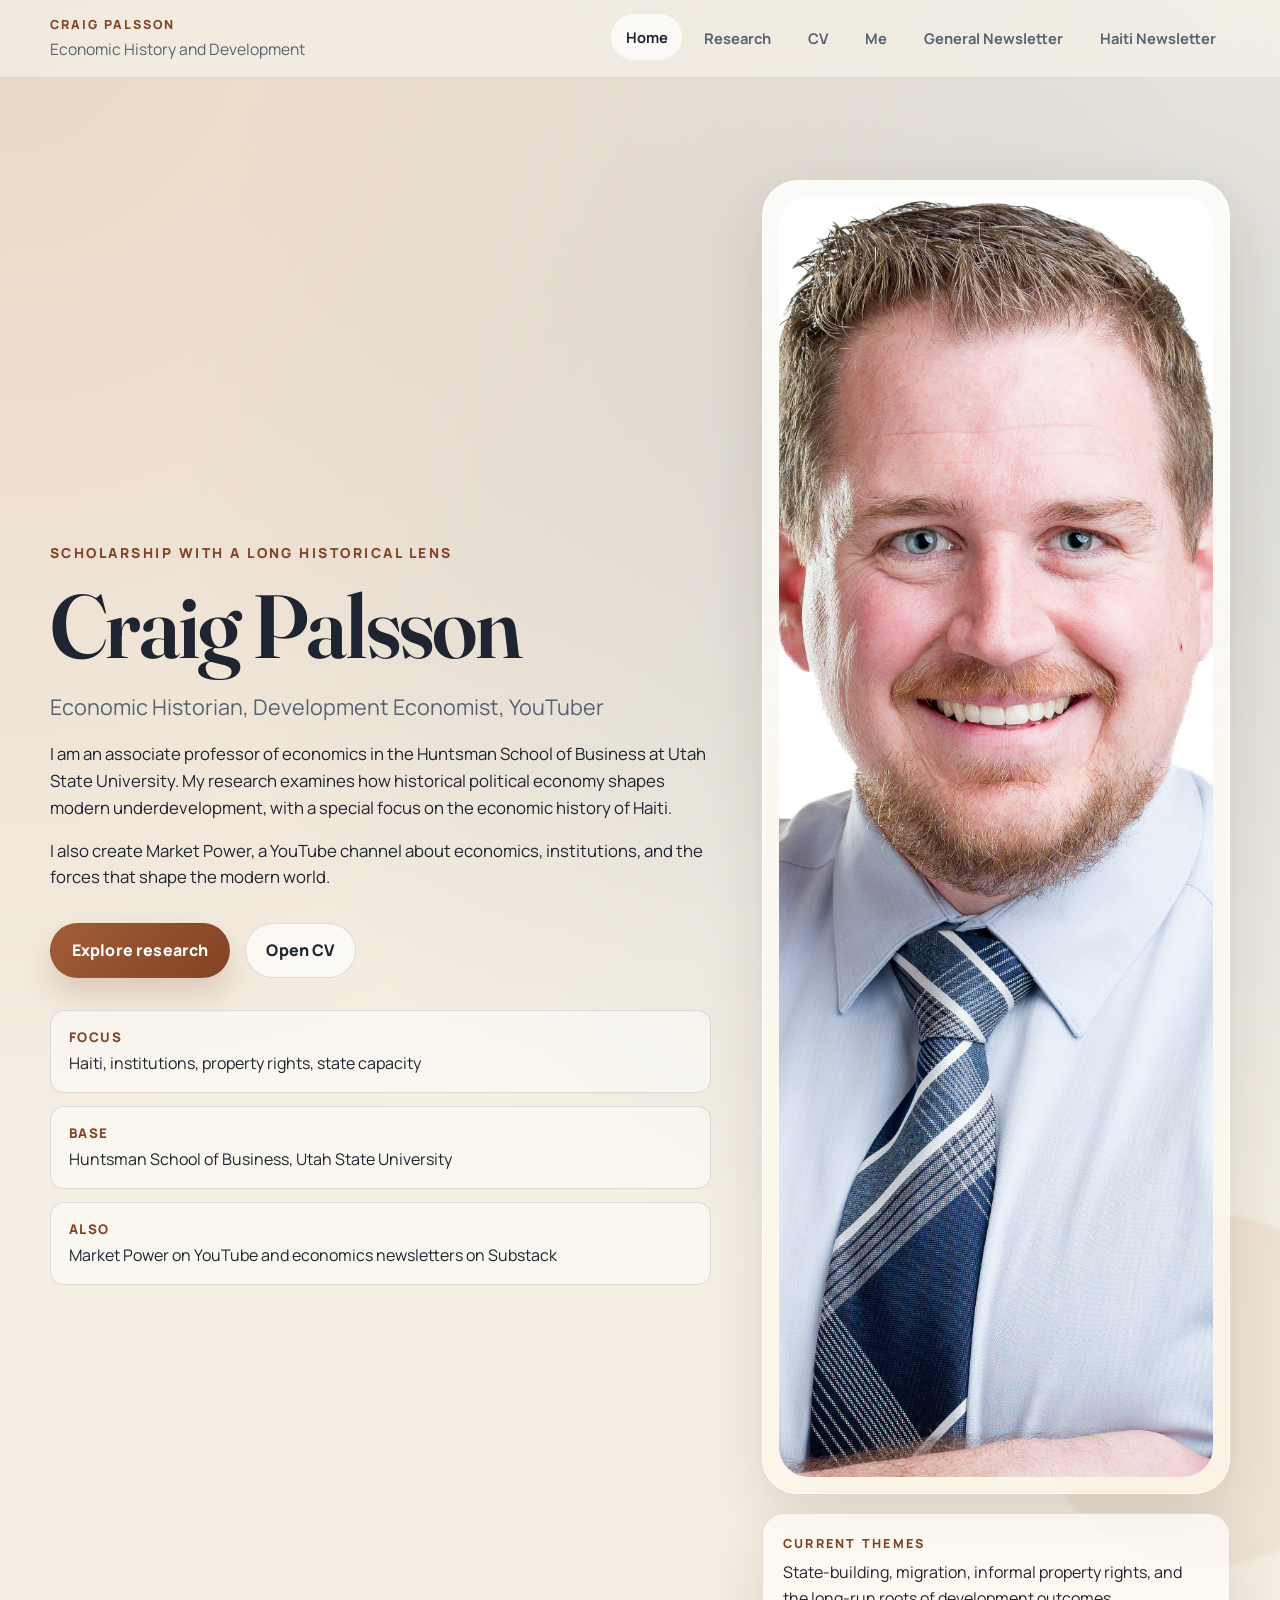
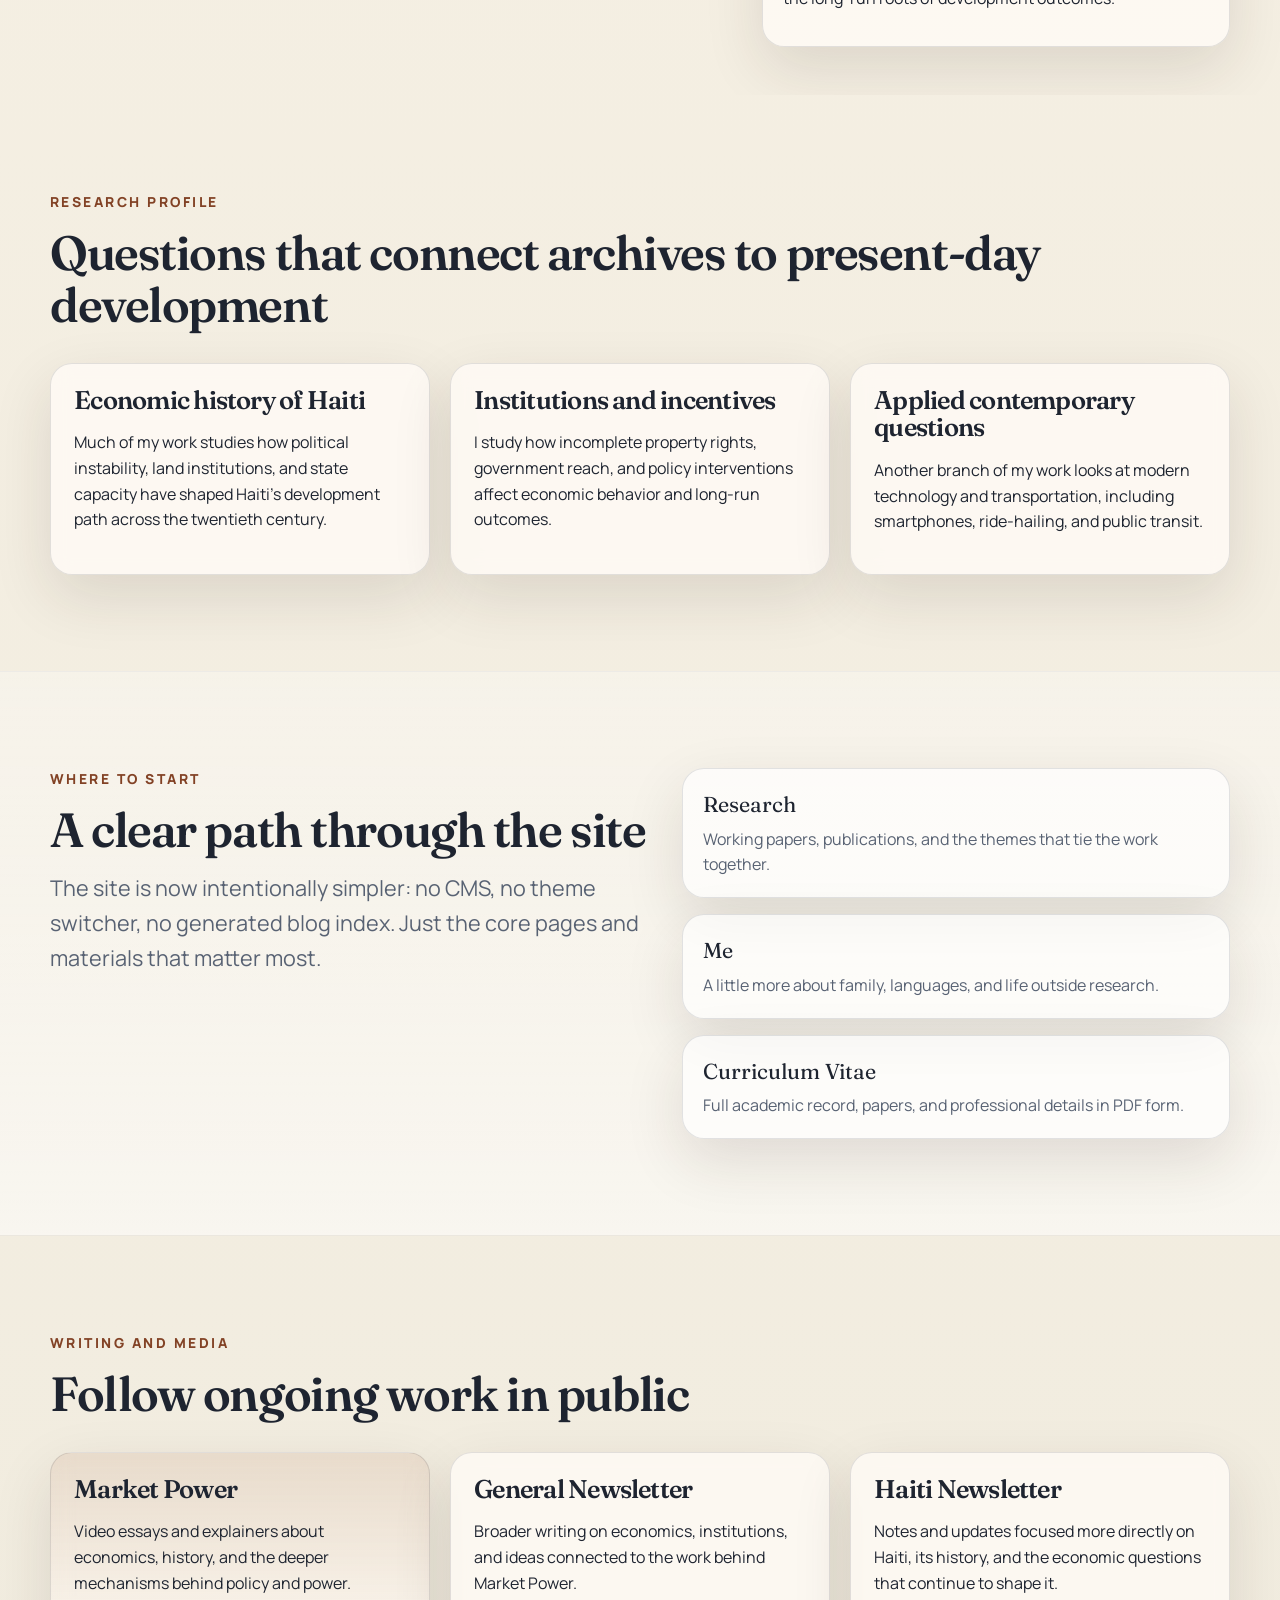
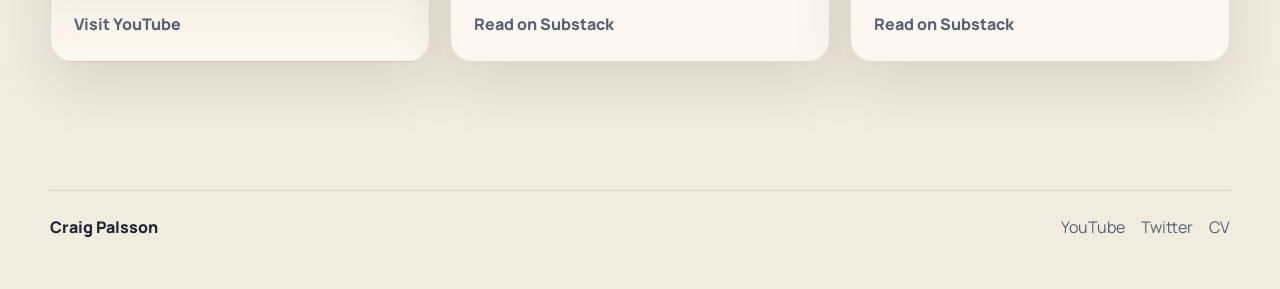
==== index.html @ b9187516 "Added files" ====
<!DOCTYPE html>
<html lang="en" data-page="home">
  <head>
    <meta charset="utf-8">
    <meta name="viewport" content="width=device-width, initial-scale=1">
    <title>Craig Palsson | Economic Historian and Development Economist</title>
    <meta
      name="description"
      content="Craig Palsson is an economic historian and development economist at Utah State University whose research focuses on Haiti, state capacity, property rights, and political economy."
    >
    <meta property="og:title" content="Craig Palsson">
    <meta
      property="og:description"
      content="Economic historian, development economist, and creator of Market Power."
    >
    <meta property="og:type" content="website">
    <meta property="og:url" content="https://www.craigpalsson.com/">
    <meta property="og:image" content="https://www.craigpalsson.com/assets/award-2023-headshot-med.jpg">
    <meta name="twitter:card" content="summary_large_image">
    <meta name="twitter:site" content="@marketpoweryt">
    <meta name="twitter:title" content="Craig Palsson">
    <meta
      name="twitter:description"
      content="Economic historian, development economist, and creator of Market Power."
    >
    <link rel="preconnect" href="https://fonts.googleapis.com">
    <link rel="preconnect" href="https://fonts.gstatic.com" crossorigin>
    <link
      href="https://fonts.googleapis.com/css2?family=Fraunces:opsz,wght@9..144,500;9..144,600;9..144,700&family=Manrope:wght@400;500;600;700;800&display=swap"
      rel="stylesheet"
    >
    <link rel="stylesheet" href="styles.css">
    <script src="site.js" defer></script>
  </head>
  <body>
    <div class="page-shell">
      <header class="site-header">
        <div class="container header-inner">
          <a class="site-mark" href="./" aria-label="Craig Palsson home">
            <span class="site-mark__eyebrow">Craig Palsson</span>
            <span class="site-mark__title">Economic History and Development</span>
          </a>
          <button class="nav-toggle" type="button" aria-expanded="false" aria-controls="site-nav">
            <span class="nav-toggle__line"></span>
            <span class="nav-toggle__line"></span>
            <span class="nav-toggle__line"></span>
            <span class="sr-only">Toggle navigation</span>
          </button>
          <nav class="site-nav" id="site-nav" aria-label="Primary">
            <a href="./" data-nav="home">Home</a>
            <a href="research/" data-nav="research">Research</a>
            <a href="assets/Craig_Palsson_CV.pdf">CV</a>
            <a href="me/" data-nav="me">Me</a>
            <a href="https://marketpower.substack.com/">General Newsletter</a>
            <a href="https://vodoueconomics.substack.com/">Haiti Newsletter</a>
          </nav>
        </div>
      </header>

      <main>
        <section class="hero">
          <div class="container hero-grid">
            <div class="hero-copy">
              <p class="eyebrow">Scholarship with a long historical lens</p>
              <h1>Craig Palsson</h1>
              <p class="hero-tagline">Economic Historian, Development Economist, YouTuber</p>
              <p class="hero-intro">
                I am an associate professor of economics in the Huntsman School of Business at Utah State
                University. My research examines how historical political economy shapes modern
                underdevelopment, with a special focus on the economic history of Haiti.
              </p>
              <p class="hero-intro">
                I also create <a href="https://www.youtube.com/MarketPowerYT">Market Power</a>, a YouTube
                channel about economics, institutions, and the forces that shape the modern world.
              </p>
              <div class="hero-actions">
                <a class="button button--primary" href="research/">Explore research</a>
                <a class="button button--ghost" href="assets/Craig_Palsson_CV.pdf">Open CV</a>
              </div>
              <ul class="signal-list" aria-label="Quick links">
                <li><span>Focus</span> Haiti, institutions, property rights, state capacity</li>
                <li><span>Base</span> Huntsman School of Business, Utah State University</li>
                <li><span>Also</span> Market Power on YouTube and economics newsletters on Substack</li>
              </ul>
            </div>
            <div class="hero-visual">
              <div class="portrait-frame">
                <img
                  src="assets/award-2023-headshot-med.jpg"
                  alt="Craig Palsson portrait"
                  width="960"
                  height="1280"
                >
              </div>
              <div class="hero-note">
                <p class="hero-note__label">Current themes</p>
                <p>
                  State-building, migration, informal property rights, and the long-run roots of development
                  outcomes.
                </p>
              </div>
            </div>
          </div>
        </section>

        <section class="section">
          <div class="container">
            <div class="section-heading">
              <p class="eyebrow">Research profile</p>
              <h2>Questions that connect archives to present-day development</h2>
            </div>
            <div class="card-grid card-grid--three">
              <article class="info-card">
                <h3>Economic history of Haiti</h3>
                <p>
                  Much of my work studies how political instability, land institutions, and state capacity
                  have shaped Haiti’s development path across the twentieth century.
                </p>
              </article>
              <article class="info-card">
                <h3>Institutions and incentives</h3>
                <p>
                  I study how incomplete property rights, government reach, and policy interventions affect
                  economic behavior and long-run outcomes.
                </p>
              </article>
              <article class="info-card">
                <h3>Applied contemporary questions</h3>
                <p>
                  Another branch of my work looks at modern technology and transportation, including
                  smartphones, ride-hailing, and public transit.
                </p>
              </article>
            </div>
          </div>
        </section>

        <section class="section section--tint">
          <div class="container split-grid">
            <div>
              <p class="eyebrow">Where to start</p>
              <h2>A clear path through the site</h2>
              <p class="section-copy">
                The site is now intentionally simpler: no CMS, no theme switcher, no generated blog index.
                Just the core pages and materials that matter most.
              </p>
            </div>
            <div class="stack">
                <a class="feature-link" href="research/">
                <span class="feature-link__title">Research</span>
                <span class="feature-link__text">Working papers, publications, and the themes that tie the work together.</span>
              </a>
                <a class="feature-link" href="me/">
                <span class="feature-link__title">Me</span>
                <span class="feature-link__text">A little more about family, languages, and life outside research.</span>
              </a>
                <a class="feature-link" href="assets/Craig_Palsson_CV.pdf">
                <span class="feature-link__title">Curriculum Vitae</span>
                <span class="feature-link__text">Full academic record, papers, and professional details in PDF form.</span>
              </a>
            </div>
          </div>
        </section>

        <section class="section">
          <div class="container">
            <div class="section-heading">
              <p class="eyebrow">Writing and media</p>
              <h2>Follow ongoing work in public</h2>
            </div>
            <div class="card-grid">
              <article class="info-card info-card--accent">
                <h3>Market Power</h3>
                <p>
                  Video essays and explainers about economics, history, and the deeper mechanisms behind
                  policy and power.
                </p>
                <a class="text-link" href="https://www.youtube.com/MarketPowerYT">Visit YouTube</a>
              </article>
              <article class="info-card">
                <h3>General Newsletter</h3>
                <p>
                  Broader writing on economics, institutions, and ideas connected to the work behind Market
                  Power.
                </p>
                <a class="text-link" href="https://marketpower.substack.com/">Read on Substack</a>
              </article>
              <article class="info-card">
                <h3>Haiti Newsletter</h3>
                <p>
                  Notes and updates focused more directly on Haiti, its history, and the economic questions
                  that continue to shape it.
                </p>
                <a class="text-link" href="https://vodoueconomics.substack.com/">Read on Substack</a>
              </article>
            </div>
          </div>
        </section>
      </main>

      <footer class="site-footer">
        <div class="container footer-inner">
          <p>Craig Palsson</p>
          <div class="footer-links">
            <a href="https://www.youtube.com/MarketPowerYT">YouTube</a>
            <a href="https://www.twitter.com/MarketPowerYT">Twitter</a>
            <a href="assets/Craig_Palsson_CV.pdf">CV</a>
          </div>
        </div>
      </footer>
    </div>
  </body>
</html>
---- styles.css ----
:root {
  --bg: #f5f1e8;
  --paper: rgba(255, 252, 246, 0.78);
  --paper-strong: #fffaf0;
  --ink: #1e2430;
  --muted: #586273;
  --line: rgba(30, 36, 48, 0.12);
  --accent: #a35c37;
  --accent-deep: #824225;
  --accent-soft: rgba(163, 92, 55, 0.12);
  --shadow: 0 22px 60px rgba(46, 36, 22, 0.12);
  --radius-lg: 30px;
  --radius-md: 22px;
  --radius-sm: 14px;
  --container: min(1180px, calc(100vw - 2rem));
}

*,
*::before,
*::after {
  box-sizing: border-box;
}

html {
  scroll-behavior: smooth;
}

body {
  margin: 0;
  color: var(--ink);
  background:
    radial-gradient(circle at top left, rgba(163, 92, 55, 0.18), transparent 32%),
    radial-gradient(circle at 85% 12%, rgba(57, 87, 123, 0.16), transparent 28%),
    linear-gradient(180deg, #f7f1e5 0%, #f1ecdf 100%);
  font-family: "Manrope", "Avenir Next", "Segoe UI", sans-serif;
  line-height: 1.6;
}

img {
  display: block;
  max-width: 100%;
}

a {
  color: inherit;
  text-decoration: none;
}

p {
  margin: 0 0 1rem;
}

h1,
h2,
h3 {
  margin: 0 0 1rem;
  font-family: "Fraunces", "Iowan Old Style", "Baskerville", serif;
  font-weight: 600;
  letter-spacing: -0.03em;
  line-height: 1.08;
}

h1 {
  font-size: clamp(3rem, 7vw, 5.6rem);
}

h2 {
  font-size: clamp(2rem, 4vw, 3rem);
}

h3 {
  font-size: clamp(1.25rem, 2vw, 1.7rem);
}

.sr-only {
  position: absolute;
  width: 1px;
  height: 1px;
  padding: 0;
  margin: -1px;
  overflow: hidden;
  clip: rect(0, 0, 0, 0);
  white-space: nowrap;
  border: 0;
}

.container {
  width: var(--container);
  margin: 0 auto;
}

.page-shell {
  min-height: 100vh;
}

.site-header {
  position: sticky;
  top: 0;
  z-index: 20;
  backdrop-filter: blur(18px);
  background: rgba(245, 241, 232, 0.72);
  border-bottom: 1px solid rgba(30, 36, 48, 0.08);
}

.header-inner {
  display: flex;
  align-items: center;
  justify-content: space-between;
  gap: 1.25rem;
  min-height: 4.8rem;
}

.site-mark {
  display: inline-flex;
  flex-direction: column;
  gap: 0.1rem;
}

.site-mark__eyebrow {
  font-size: 0.78rem;
  font-weight: 800;
  text-transform: uppercase;
  letter-spacing: 0.16em;
  color: var(--accent-deep);
}

.site-mark__title {
  font-size: 0.98rem;
  color: var(--muted);
}

.site-nav {
  display: flex;
  align-items: center;
  gap: 0.5rem;
  flex-wrap: wrap;
  justify-content: flex-end;
}

.site-nav a {
  padding: 0.7rem 0.9rem;
  border-radius: 999px;
  color: var(--muted);
  font-size: 0.92rem;
  font-weight: 700;
  transition: background-color 160ms ease, color 160ms ease, transform 160ms ease;
}

.site-nav a:hover,
.site-nav a:focus-visible,
.site-nav a.is-active {
  color: var(--ink);
  background: rgba(255, 255, 255, 0.72);
  transform: translateY(-1px);
}

.nav-toggle {
  display: none;
  width: 3rem;
  height: 3rem;
  padding: 0.75rem;
  border: 0;
  border-radius: 999px;
  background: rgba(255, 255, 255, 0.7);
  cursor: pointer;
}

.nav-toggle__line {
  display: block;
  width: 100%;
  height: 2px;
  margin: 0.22rem 0;
  background: var(--ink);
}

.hero,
.page-hero {
  position: relative;
  overflow: clip;
}

.hero::before,
.page-hero::before {
  content: "";
  position: absolute;
  inset: auto -8% 8% auto;
  width: 22rem;
  height: 22rem;
  border-radius: 50%;
  background: rgba(163, 92, 55, 0.08);
  filter: blur(2px);
}

.hero-grid,
.split-grid,
.page-hero__content {
  position: relative;
  z-index: 1;
}

.hero {
  padding: clamp(4rem, 8vw, 7rem) 0 3rem;
}

.hero-grid {
  display: grid;
  grid-template-columns: minmax(0, 1.2fr) minmax(320px, 0.85fr);
  gap: clamp(2rem, 4vw, 4rem);
  align-items: center;
}

.eyebrow {
  margin-bottom: 0.85rem;
  color: var(--accent-deep);
  font-size: 0.86rem;
  font-weight: 800;
  letter-spacing: 0.18em;
  text-transform: uppercase;
}

.hero-tagline,
.page-hero__lede,
.section-copy {
  font-size: clamp(1.1rem, 2vw, 1.35rem);
  color: var(--muted);
}

.hero-intro {
  max-width: 41rem;
  font-size: 1.05rem;
}

.hero-actions {
  display: flex;
  flex-wrap: wrap;
  gap: 0.9rem;
  margin: 2rem 0;
}

.button {
  display: inline-flex;
  align-items: center;
  justify-content: center;
  min-height: 3.25rem;
  padding: 0.85rem 1.3rem;
  border-radius: 999px;
  border: 1px solid transparent;
  font-weight: 800;
  letter-spacing: 0.01em;
  transition: transform 160ms ease, box-shadow 160ms ease, background-color 160ms ease;
}

.button:hover,
.button:focus-visible {
  transform: translateY(-2px);
}

.button--primary {
  color: #fff;
  background: linear-gradient(135deg, var(--accent) 0%, var(--accent-deep) 100%);
  box-shadow: 0 16px 30px rgba(130, 66, 37, 0.2);
}

.button--ghost {
  color: var(--ink);
  border-color: rgba(30, 36, 48, 0.14);
  background: rgba(255, 255, 255, 0.68);
}

.signal-list {
  display: grid;
  gap: 0.8rem;
  padding: 0;
  margin: 0;
  list-style: none;
}

.signal-list li {
  display: grid;
  gap: 0.15rem;
  padding: 1rem 1.1rem;
  border: 1px solid var(--line);
  border-radius: var(--radius-sm);
  background: rgba(255, 255, 255, 0.48);
}

.signal-list span,
.research-item__meta,
.callout__eyebrow {
  font-size: 0.83rem;
  font-weight: 800;
  letter-spacing: 0.12em;
  text-transform: uppercase;
  color: var(--accent-deep);
}

.hero-visual {
  position: relative;
  animation: rise-in 700ms ease 80ms both;
}

.hero-copy,
.page-hero__content,
.section-heading,
.prose-card {
  animation: rise-in 650ms ease both;
}

.portrait-frame,
.photo-panel {
  padding: 1rem;
  border-radius: calc(var(--radius-lg) + 6px);
  background: linear-gradient(180deg, rgba(255, 255, 255, 0.88), rgba(255, 248, 235, 0.74));
  border: 1px solid rgba(255, 255, 255, 0.9);
  box-shadow: var(--shadow);
}

.portrait-frame img,
.photo-panel img {
  width: 100%;
  border-radius: var(--radius-lg);
  object-fit: cover;
}

.portrait-frame img {
  aspect-ratio: 4 / 5;
}

.photo-panel img {
  aspect-ratio: 3 / 4;
}

.hero-note,
.callout {
  margin-top: 1.2rem;
  padding: 1.2rem 1.25rem;
  border: 1px solid var(--line);
  border-radius: var(--radius-md);
  background: rgba(255, 252, 246, 0.78);
  box-shadow: var(--shadow);
}

.hero-note__label {
  margin-bottom: 0.4rem;
  font-size: 0.78rem;
  font-weight: 800;
  letter-spacing: 0.18em;
  text-transform: uppercase;
  color: var(--accent-deep);
}

.section {
  padding: clamp(3.5rem, 8vw, 6rem) 0;
}

.section--tint {
  background: linear-gradient(180deg, rgba(255, 255, 255, 0.28), rgba(255, 255, 255, 0.5));
  border-top: 1px solid rgba(30, 36, 48, 0.05);
  border-bottom: 1px solid rgba(30, 36, 48, 0.05);
}

.section-heading {
  margin-bottom: 2rem;
}

.section-heading--left {
  margin-bottom: 1rem;
}

.card-grid {
  display: grid;
  gap: 1.25rem;
  grid-template-columns: repeat(3, minmax(0, 1fr));
}

.card-grid--three {
  grid-template-columns: repeat(3, minmax(0, 1fr));
}

.info-card,
.prose-card,
.research-item {
  padding: 1.45rem;
  border-radius: var(--radius-md);
  border: 1px solid var(--line);
  background: var(--paper);
  backdrop-filter: blur(10px);
  box-shadow: var(--shadow);
}

.info-card--accent {
  background: linear-gradient(180deg, rgba(163, 92, 55, 0.12), rgba(255, 251, 245, 0.82));
}

.split-grid {
  display: grid;
  gap: 1.4rem;
  grid-template-columns: minmax(0, 1fr) minmax(280px, 0.9fr);
  align-items: start;
}

.split-grid--wide {
  grid-template-columns: minmax(0, 1.2fr) minmax(280px, 0.8fr);
}

.stack {
  display: grid;
  gap: 1rem;
}

.feature-link {
  display: grid;
  gap: 0.25rem;
  padding: 1.2rem 1.25rem;
  border-radius: var(--radius-md);
  border: 1px solid var(--line);
  background: rgba(255, 255, 255, 0.68);
  box-shadow: var(--shadow);
  transition: transform 160ms ease, border-color 160ms ease;
}

.feature-link:hover,
.feature-link:focus-visible {
  transform: translateY(-2px);
  border-color: rgba(163, 92, 55, 0.36);
}

.feature-link__title {
  font-family: "Fraunces", "Iowan Old Style", "Baskerville", serif;
  font-size: 1.35rem;
}

.feature-link__text,
.text-link {
  color: var(--muted);
}

.text-link {
  font-weight: 800;
}

.page-hero {
  padding: clamp(4rem, 9vw, 6rem) 0 2rem;
}

.page-hero__content {
  max-width: 52rem;
}

.page-hero--research {
  background:
    radial-gradient(circle at 90% 20%, rgba(57, 87, 123, 0.14), transparent 26%),
    linear-gradient(180deg, rgba(255, 255, 255, 0.32), rgba(255, 255, 255, 0));
}

.page-hero--me {
  background:
    radial-gradient(circle at 10% 10%, rgba(163, 92, 55, 0.14), transparent 24%),
    linear-gradient(180deg, rgba(255, 255, 255, 0.32), rgba(255, 255, 255, 0));
}

.research-list {
  display: grid;
  gap: 1rem;
}

.research-item h3 {
  margin-bottom: 0.45rem;
  font-size: 1.35rem;
}

.research-item__meta {
  margin-bottom: 0.8rem;
}

.research-item--compact {
  margin-top: 1rem;
}

.prose-card {
  padding: 2rem;
  font-size: 1.06rem;
}

.site-footer {
  padding: 2rem 0 3rem;
}

.footer-inner {
  display: flex;
  justify-content: space-between;
  gap: 1rem;
  align-items: center;
  padding-top: 1.5rem;
  border-top: 1px solid rgba(30, 36, 48, 0.1);
}

.footer-inner p {
  margin: 0;
  font-weight: 800;
}

.footer-links {
  display: flex;
  flex-wrap: wrap;
  gap: 1rem;
  color: var(--muted);
}

@keyframes rise-in {
  from {
    opacity: 0;
    transform: translateY(16px);
  }
  to {
    opacity: 1;
    transform: translateY(0);
  }
}

@media (max-width: 980px) {
  .hero-grid,
  .split-grid,
  .split-grid--wide,
  .card-grid,
  .card-grid--three {
    grid-template-columns: 1fr;
  }

  .nav-toggle {
    display: inline-block;
  }

  .site-nav {
    position: absolute;
    left: 1rem;
    right: 1rem;
    top: calc(100% + 0.6rem);
    display: none;
    flex-direction: column;
    align-items: stretch;
    padding: 1rem;
    border: 1px solid var(--line);
    border-radius: 1.1rem;
    background: rgba(255, 252, 246, 0.96);
    box-shadow: var(--shadow);
  }

  .site-nav.is-open {
    display: flex;
  }

  .site-nav a {
    width: 100%;
  }

  .footer-inner {
    flex-direction: column;
    align-items: flex-start;
  }
}

@media (max-width: 640px) {
  .hero {
    padding-top: 3rem;
  }

  .hero-actions,
  .footer-links {
    width: 100%;
  }

  .button {
    width: 100%;
  }
}
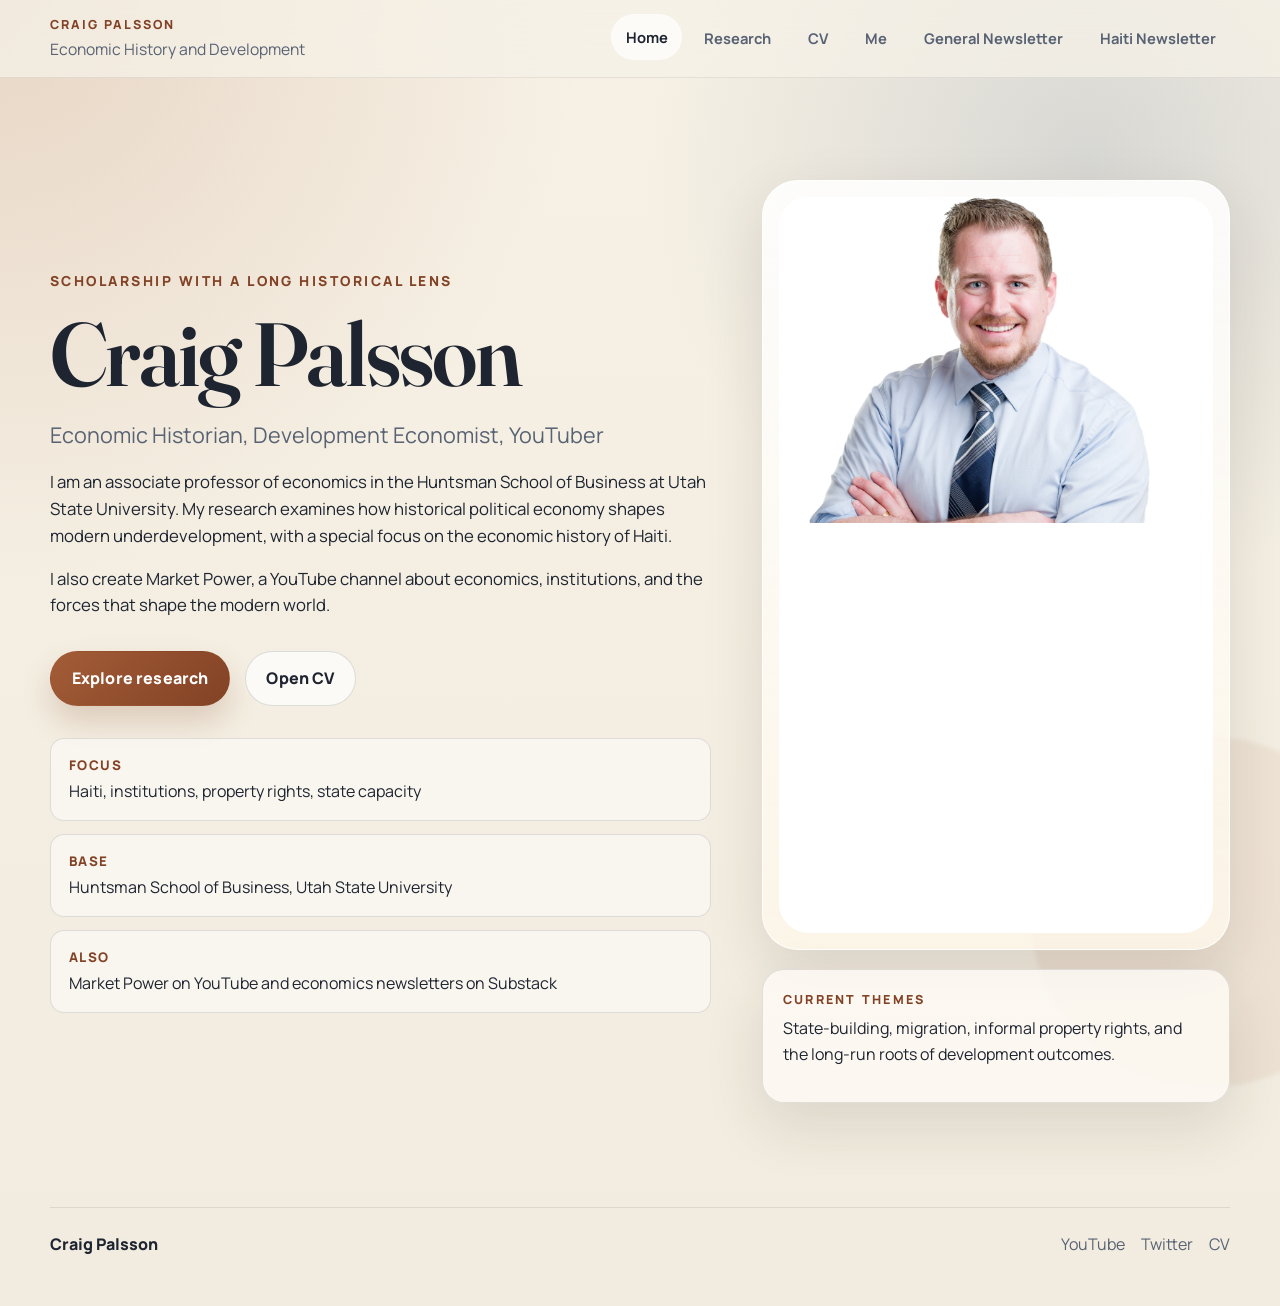
==== commit 86f70538: "Index updates Scale the image better. Remove excessive sections." ====
--- a/index.html
+++ b/index.html
@@ -102,100 +102,6 @@
             </div>
           </div>
         </section>
-
-        <section class="section">
-          <div class="container">
-            <div class="section-heading">
-              <p class="eyebrow">Research profile</p>
-              <h2>Questions that connect archives to present-day development</h2>
-            </div>
-            <div class="card-grid card-grid--three">
-              <article class="info-card">
-                <h3>Economic history of Haiti</h3>
-                <p>
-                  Much of my work studies how political instability, land institutions, and state capacity
-                  have shaped Haiti’s development path across the twentieth century.
-                </p>
-              </article>
-              <article class="info-card">
-                <h3>Institutions and incentives</h3>
-                <p>
-                  I study how incomplete property rights, government reach, and policy interventions affect
-                  economic behavior and long-run outcomes.
-                </p>
-              </article>
-              <article class="info-card">
-                <h3>Applied contemporary questions</h3>
-                <p>
-                  Another branch of my work looks at modern technology and transportation, including
-                  smartphones, ride-hailing, and public transit.
-                </p>
-              </article>
-            </div>
-          </div>
-        </section>
-
-        <section class="section section--tint">
-          <div class="container split-grid">
-            <div>
-              <p class="eyebrow">Where to start</p>
-              <h2>A clear path through the site</h2>
-              <p class="section-copy">
-                The site is now intentionally simpler: no CMS, no theme switcher, no generated blog index.
-                Just the core pages and materials that matter most.
-              </p>
-            </div>
-            <div class="stack">
-                <a class="feature-link" href="research/">
-                <span class="feature-link__title">Research</span>
-                <span class="feature-link__text">Working papers, publications, and the themes that tie the work together.</span>
-              </a>
-                <a class="feature-link" href="me/">
-                <span class="feature-link__title">Me</span>
-                <span class="feature-link__text">A little more about family, languages, and life outside research.</span>
-              </a>
-                <a class="feature-link" href="assets/Craig_Palsson_CV.pdf">
-                <span class="feature-link__title">Curriculum Vitae</span>
-                <span class="feature-link__text">Full academic record, papers, and professional details in PDF form.</span>
-              </a>
-            </div>
-          </div>
-        </section>
-
-        <section class="section">
-          <div class="container">
-            <div class="section-heading">
-              <p class="eyebrow">Writing and media</p>
-              <h2>Follow ongoing work in public</h2>
-            </div>
-            <div class="card-grid">
-              <article class="info-card info-card--accent">
-                <h3>Market Power</h3>
-                <p>
-                  Video essays and explainers about economics, history, and the deeper mechanisms behind
-                  policy and power.
-                </p>
-                <a class="text-link" href="https://www.youtube.com/MarketPowerYT">Visit YouTube</a>
-              </article>
-              <article class="info-card">
-                <h3>General Newsletter</h3>
-                <p>
-                  Broader writing on economics, institutions, and ideas connected to the work behind Market
-                  Power.
-                </p>
-                <a class="text-link" href="https://marketpower.substack.com/">Read on Substack</a>
-              </article>
-              <article class="info-card">
-                <h3>Haiti Newsletter</h3>
-                <p>
-                  Notes and updates focused more directly on Haiti, its history, and the economic questions
-                  that continue to shape it.
-                </p>
-                <a class="text-link" href="https://vodoueconomics.substack.com/">Read on Substack</a>
-              </article>
-            </div>
-          </div>
-        </section>
       </main>
 
       <footer class="site-footer">
--- a/styles.css
+++ b/styles.css
@@ -199,7 +199,7 @@
 }
 
 .hero {
-  padding: clamp(4rem, 8vw, 7rem) 0 3rem;
+  padding: clamp(4rem, 8vw, 7rem) 0 4.5rem;
 }
 
 .hero-grid {
@@ -319,15 +319,19 @@
 .photo-panel img {
   width: 100%;
   border-radius: var(--radius-lg);
-  object-fit: cover;
+  object-fit: contain;
+  object-position: center top;
+  background: #fff;
 }
 
 .portrait-frame img {
-  aspect-ratio: 4 / 5;
+  aspect-ratio: auto;
+  max-height: 46rem;
 }
 
 .photo-panel img {
-  aspect-ratio: 3 / 4;
+  aspect-ratio: auto;
+  max-height: 46rem;
 }
 
 .hero-note,
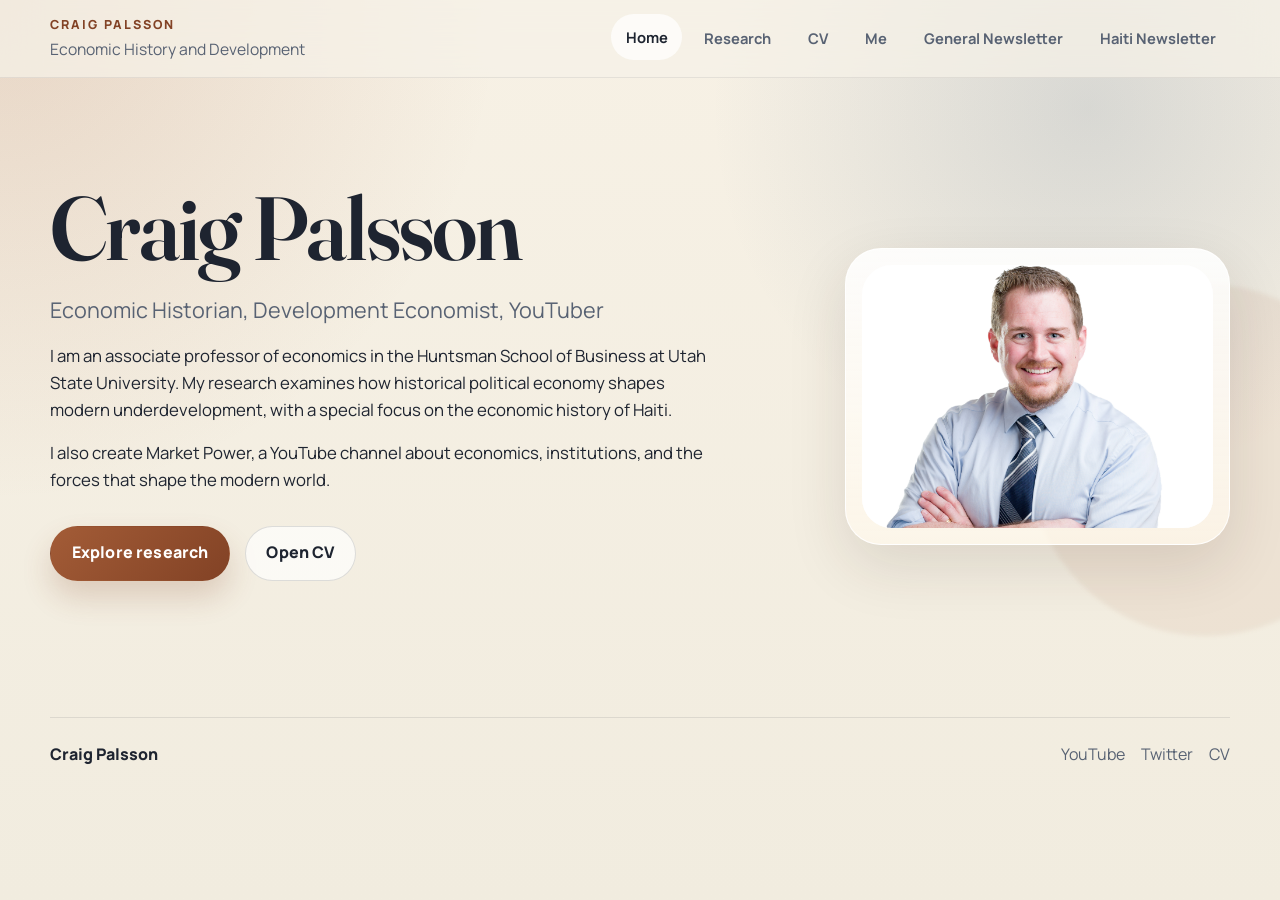
==== commit 02307bb3: "Research and more Grabbed the research PDFs and updated some style issues." ====
--- a/index.html
+++ b/index.html
@@ -61,7 +61,6 @@
         <section class="hero">
           <div class="container hero-grid">
             <div class="hero-copy">
-              <p class="eyebrow">Scholarship with a long historical lens</p>
               <h1>Craig Palsson</h1>
               <p class="hero-tagline">Economic Historian, Development Economist, YouTuber</p>
               <p class="hero-intro">
@@ -77,27 +76,15 @@
                 <a class="button button--primary" href="research/">Explore research</a>
                 <a class="button button--ghost" href="assets/Craig_Palsson_CV.pdf">Open CV</a>
               </div>
-              <ul class="signal-list" aria-label="Quick links">
-                <li><span>Focus</span> Haiti, institutions, property rights, state capacity</li>
-                <li><span>Base</span> Huntsman School of Business, Utah State University</li>
-                <li><span>Also</span> Market Power on YouTube and economics newsletters on Substack</li>
-              </ul>
             </div>
             <div class="hero-visual">
               <div class="portrait-frame">
                 <img
                   src="assets/award-2023-headshot-med.jpg"
                   alt="Craig Palsson portrait"
-                  width="960"
-                  height="1280"
+                  width="4811"
+                  height="3608"
                 >
-              </div>
-              <div class="hero-note">
-                <p class="hero-note__label">Current themes</p>
-                <p>
-                  State-building, migration, informal property rights, and the long-run roots of development
-                  outcomes.
-                </p>
               </div>
             </div>
           </div>
--- a/styles.css
+++ b/styles.css
@@ -204,7 +204,7 @@
 
 .hero-grid {
   display: grid;
-  grid-template-columns: minmax(0, 1.2fr) minmax(320px, 0.85fr);
+  grid-template-columns: minmax(0, 1.35fr) minmax(260px, 0.7fr);
   gap: clamp(2rem, 4vw, 4rem);
   align-items: center;
 }
@@ -267,24 +267,6 @@
   background: rgba(255, 255, 255, 0.68);
 }
 
-.signal-list {
-  display: grid;
-  gap: 0.8rem;
-  padding: 0;
-  margin: 0;
-  list-style: none;
-}
-
-.signal-list li {
-  display: grid;
-  gap: 0.15rem;
-  padding: 1rem 1.1rem;
-  border: 1px solid var(--line);
-  border-radius: var(--radius-sm);
-  background: rgba(255, 255, 255, 0.48);
-}
-
-.signal-list span,
 .research-item__meta,
 .callout__eyebrow {
   font-size: 0.83rem;
@@ -296,6 +278,9 @@
 
 .hero-visual {
   position: relative;
+  width: 100%;
+  max-width: 29rem;
+  justify-self: center;
   animation: rise-in 700ms ease 80ms both;
 }
 
@@ -315,26 +300,33 @@
   box-shadow: var(--shadow);
 }
 
+.portrait-frame {
+  width: min(100%, 29rem);
+  margin-inline: auto;
+}
+
 .portrait-frame img,
 .photo-panel img {
+  display: block;
   width: 100%;
+  height: auto;
   border-radius: var(--radius-lg);
-  object-fit: contain;
   object-position: center top;
   background: #fff;
 }
 
 .portrait-frame img {
   aspect-ratio: auto;
-  max-height: 46rem;
+  max-height: min(72vh, 34rem);
+  object-fit: contain;
 }
 
 .photo-panel img {
   aspect-ratio: auto;
-  max-height: 46rem;
-}
-
-.hero-note,
+  max-height: none;
+  object-fit: cover;
+}
+
 .callout {
   margin-top: 1.2rem;
   padding: 1.2rem 1.25rem;
@@ -342,15 +334,6 @@
   border-radius: var(--radius-md);
   background: rgba(255, 252, 246, 0.78);
   box-shadow: var(--shadow);
-}
-
-.hero-note__label {
-  margin-bottom: 0.4rem;
-  font-size: 0.78rem;
-  font-weight: 800;
-  letter-spacing: 0.18em;
-  text-transform: uppercase;
-  color: var(--accent-deep);
 }
 
 .section {
@@ -562,6 +545,19 @@
     flex-direction: column;
     align-items: flex-start;
   }
+
+  .hero-visual {
+    max-width: 34rem;
+  }
+
+  .portrait-frame {
+    width: min(100%, 34rem);
+  }
+
+  .portrait-frame img {
+    width: 100%;
+    max-height: none;
+  }
 }
 
 @media (max-width: 640px) {
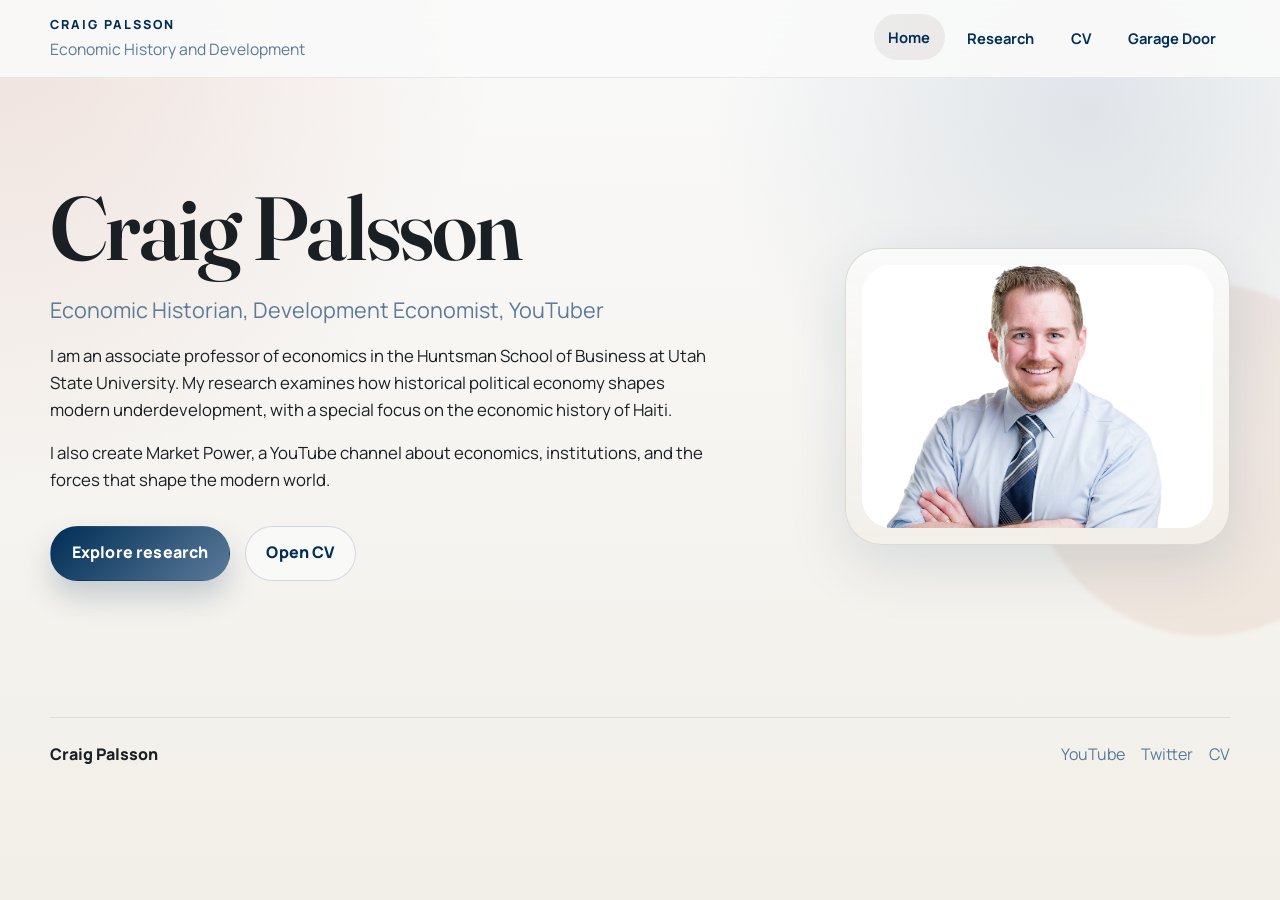
==== commit 2b61dfbe: "Creating the garage door" ====
--- a/index.html
+++ b/index.html
@@ -50,9 +50,7 @@
             <a href="./" data-nav="home">Home</a>
             <a href="research/" data-nav="research">Research</a>
             <a href="assets/Craig_Palsson_CV.pdf">CV</a>
-            <a href="me/" data-nav="me">Me</a>
-            <a href="https://marketpower.substack.com/">General Newsletter</a>
-            <a href="https://vodoueconomics.substack.com/">Haiti Newsletter</a>
+            <a href="garage-door/" data-nav="garage-door">Garage Door</a>
           </nav>
         </div>
       </header>
--- a/styles.css
+++ b/styles.css
@@ -1,14 +1,18 @@
 :root {
-  --bg: #f5f1e8;
-  --paper: rgba(255, 252, 246, 0.78);
-  --paper-strong: #fffaf0;
-  --ink: #1e2430;
-  --muted: #586273;
-  --line: rgba(30, 36, 48, 0.12);
-  --accent: #a35c37;
-  --accent-deep: #824225;
-  --accent-soft: rgba(163, 92, 55, 0.12);
-  --shadow: 0 22px 60px rgba(46, 36, 22, 0.12);
+  --bg: #f2efe8;
+  --paper: rgba(250, 250, 250, 0.84);
+  --paper-strong: #fafafa;
+  --ink: #1a1f23;
+  --muted: #5b7a99;
+  --line: rgba(26, 31, 35, 0.12);
+  --accent: #b14d2e;
+  --accent-deep: #8d3d24;
+  --accent-soft: rgba(177, 77, 46, 0.12);
+  --primary-blue: #002e56;
+  --secondary-blue: #5b7a99;
+  --neutral-light: #fafafa;
+  --neutral-medium: #d2cfc9;
+  --shadow: 0 22px 60px rgba(0, 46, 86, 0.12);
   --radius-lg: 30px;
   --radius-md: 22px;
   --radius-sm: 14px;
@@ -29,9 +33,9 @@
   margin: 0;
   color: var(--ink);
   background:
-    radial-gradient(circle at top left, rgba(163, 92, 55, 0.18), transparent 32%),
-    radial-gradient(circle at 85% 12%, rgba(57, 87, 123, 0.16), transparent 28%),
-    linear-gradient(180deg, #f7f1e5 0%, #f1ecdf 100%);
+    radial-gradient(circle at top left, rgba(177, 77, 46, 0.14), transparent 32%),
+    radial-gradient(circle at 85% 12%, rgba(91, 122, 153, 0.16), transparent 28%),
+    linear-gradient(180deg, #fafafa 0%, var(--bg) 100%);
   font-family: "Manrope", "Avenir Next", "Segoe UI", sans-serif;
   line-height: 1.6;
 }
@@ -98,8 +102,8 @@
   top: 0;
   z-index: 20;
   backdrop-filter: blur(18px);
-  background: rgba(245, 241, 232, 0.72);
-  border-bottom: 1px solid rgba(30, 36, 48, 0.08);
+  background: rgba(250, 250, 250, 0.9);
+  border-bottom: 1px solid rgba(26, 31, 35, 0.08);
 }
 
 .header-inner {
@@ -121,12 +125,12 @@
   font-weight: 800;
   text-transform: uppercase;
   letter-spacing: 0.16em;
-  color: var(--accent-deep);
+  color: var(--primary-blue);
 }
 
 .site-mark__title {
   font-size: 0.98rem;
-  color: var(--muted);
+  color: var(--secondary-blue);
 }
 
 .site-nav {
@@ -140,7 +144,7 @@
 .site-nav a {
   padding: 0.7rem 0.9rem;
   border-radius: 999px;
-  color: var(--muted);
+  color: var(--primary-blue);
   font-size: 0.92rem;
   font-weight: 700;
   transition: background-color 160ms ease, color 160ms ease, transform 160ms ease;
@@ -149,8 +153,8 @@
 .site-nav a:hover,
 .site-nav a:focus-visible,
 .site-nav a.is-active {
-  color: var(--ink);
-  background: rgba(255, 255, 255, 0.72);
+  color: var(--primary-blue);
+  background: rgba(210, 207, 201, 0.36);
   transform: translateY(-1px);
 }
 
@@ -161,7 +165,7 @@
   padding: 0.75rem;
   border: 0;
   border-radius: 999px;
-  background: rgba(255, 255, 255, 0.7);
+  background: rgba(210, 207, 201, 0.36);
   cursor: pointer;
 }
 
@@ -170,7 +174,7 @@
   width: 100%;
   height: 2px;
   margin: 0.22rem 0;
-  background: var(--ink);
+  background: var(--primary-blue);
 }
 
 .hero,
@@ -187,7 +191,7 @@
   width: 22rem;
   height: 22rem;
   border-radius: 50%;
-  background: rgba(163, 92, 55, 0.08);
+  background: rgba(177, 77, 46, 0.08);
   filter: blur(2px);
 }
 
@@ -211,7 +215,7 @@
 
 .eyebrow {
   margin-bottom: 0.85rem;
-  color: var(--accent-deep);
+  color: var(--accent);
   font-size: 0.86rem;
   font-weight: 800;
   letter-spacing: 0.18em;
@@ -222,7 +226,7 @@
 .page-hero__lede,
 .section-copy {
   font-size: clamp(1.1rem, 2vw, 1.35rem);
-  color: var(--muted);
+  color: var(--secondary-blue);
 }
 
 .hero-intro {
@@ -257,14 +261,14 @@
 
 .button--primary {
   color: #fff;
-  background: linear-gradient(135deg, var(--accent) 0%, var(--accent-deep) 100%);
-  box-shadow: 0 16px 30px rgba(130, 66, 37, 0.2);
+  background: linear-gradient(135deg, var(--primary-blue) 0%, var(--secondary-blue) 100%);
+  box-shadow: 0 16px 30px rgba(0, 46, 86, 0.2);
 }
 
 .button--ghost {
-  color: var(--ink);
-  border-color: rgba(30, 36, 48, 0.14);
-  background: rgba(255, 255, 255, 0.68);
+  color: var(--primary-blue);
+  border-color: rgba(0, 46, 86, 0.16);
+  background: rgba(250, 250, 250, 0.82);
 }
 
 .research-item__meta,
@@ -273,7 +277,7 @@
   font-weight: 800;
   letter-spacing: 0.12em;
   text-transform: uppercase;
-  color: var(--accent-deep);
+  color: var(--accent);
 }
 
 .hero-visual {
@@ -295,8 +299,8 @@
 .photo-panel {
   padding: 1rem;
   border-radius: calc(var(--radius-lg) + 6px);
-  background: linear-gradient(180deg, rgba(255, 255, 255, 0.88), rgba(255, 248, 235, 0.74));
-  border: 1px solid rgba(255, 255, 255, 0.9);
+  background: linear-gradient(180deg, rgba(250, 250, 250, 0.96), rgba(242, 239, 232, 0.88));
+  border: 1px solid rgba(210, 207, 201, 0.75);
   box-shadow: var(--shadow);
 }
 
@@ -332,7 +336,7 @@
   padding: 1.2rem 1.25rem;
   border: 1px solid var(--line);
   border-radius: var(--radius-md);
-  background: rgba(255, 252, 246, 0.78);
+  background: rgba(250, 250, 250, 0.86);
   box-shadow: var(--shadow);
 }
 
@@ -341,13 +345,21 @@
 }
 
 .section--tint {
-  background: linear-gradient(180deg, rgba(255, 255, 255, 0.28), rgba(255, 255, 255, 0.5));
-  border-top: 1px solid rgba(30, 36, 48, 0.05);
-  border-bottom: 1px solid rgba(30, 36, 48, 0.05);
+  background: linear-gradient(180deg, rgba(250, 250, 250, 0.42), rgba(250, 250, 250, 0.62));
+  border-top: 1px solid rgba(26, 31, 35, 0.05);
+  border-bottom: 1px solid rgba(26, 31, 35, 0.05);
 }
 
 .section-heading {
   margin-bottom: 2rem;
+}
+
+.section-heading--compact {
+  margin-bottom: 1rem;
+}
+
+.section-heading--spaced {
+  margin-top: 2.25rem;
 }
 
 .section-heading--left {
@@ -376,7 +388,7 @@
 }
 
 .info-card--accent {
-  background: linear-gradient(180deg, rgba(163, 92, 55, 0.12), rgba(255, 251, 245, 0.82));
+  background: linear-gradient(180deg, rgba(91, 122, 153, 0.14), rgba(250, 250, 250, 0.84));
 }
 
 .split-grid {
@@ -401,7 +413,7 @@
   padding: 1.2rem 1.25rem;
   border-radius: var(--radius-md);
   border: 1px solid var(--line);
-  background: rgba(255, 255, 255, 0.68);
+  background: rgba(250, 250, 250, 0.82);
   box-shadow: var(--shadow);
   transition: transform 160ms ease, border-color 160ms ease;
 }
@@ -409,7 +421,7 @@
 .feature-link:hover,
 .feature-link:focus-visible {
   transform: translateY(-2px);
-  border-color: rgba(163, 92, 55, 0.36);
+  border-color: rgba(177, 77, 46, 0.42);
 }
 
 .feature-link__title {
@@ -419,7 +431,7 @@
 
 .feature-link__text,
 .text-link {
-  color: var(--muted);
+  color: var(--secondary-blue);
 }
 
 .text-link {
@@ -436,14 +448,24 @@
 
 .page-hero--research {
   background:
-    radial-gradient(circle at 90% 20%, rgba(57, 87, 123, 0.14), transparent 26%),
-    linear-gradient(180deg, rgba(255, 255, 255, 0.32), rgba(255, 255, 255, 0));
+    radial-gradient(circle at 90% 20%, rgba(91, 122, 153, 0.16), transparent 26%),
+    linear-gradient(180deg, rgba(250, 250, 250, 0.36), rgba(250, 250, 250, 0));
 }
 
 .page-hero--me {
   background:
-    radial-gradient(circle at 10% 10%, rgba(163, 92, 55, 0.14), transparent 24%),
-    linear-gradient(180deg, rgba(255, 255, 255, 0.32), rgba(255, 255, 255, 0));
+    radial-gradient(circle at 10% 10%, rgba(177, 77, 46, 0.14), transparent 24%),
+    linear-gradient(180deg, rgba(250, 250, 250, 0.36), rgba(250, 250, 250, 0));
+}
+
+.page-hero--garage {
+  background:
+    radial-gradient(circle at 80% 18%, rgba(177, 77, 46, 0.12), transparent 28%),
+    linear-gradient(180deg, rgba(250, 250, 250, 0.36), rgba(250, 250, 250, 0));
+}
+
+.card-grid--two {
+  grid-template-columns: repeat(2, minmax(0, 1fr));
 }
 
 .research-list {
@@ -451,13 +473,40 @@
   gap: 1rem;
 }
 
+.section--research-top {
+  padding-top: clamp(2rem, 4vw, 3rem);
+}
+
 .research-item h3 {
   margin-bottom: 0.45rem;
   font-size: 1.35rem;
 }
 
+.research-item h3 a {
+  text-decoration: underline;
+  text-decoration-color: rgba(163, 92, 55, 0.35);
+  text-underline-offset: 0.16em;
+}
+
+.research-item h3 a:hover,
+.research-item h3 a:focus-visible {
+  color: var(--primary-blue);
+  text-decoration-color: currentColor;
+}
+
 .research-item__meta {
   margin-bottom: 0.8rem;
+}
+
+.research-item__meta a,
+.research-item__detail a {
+  text-decoration: underline;
+  text-underline-offset: 0.14em;
+}
+
+.research-item__detail {
+  margin-bottom: 0;
+  color: var(--secondary-blue);
 }
 
 .research-item--compact {
@@ -491,7 +540,7 @@
   display: flex;
   flex-wrap: wrap;
   gap: 1rem;
-  color: var(--muted);
+  color: var(--secondary-blue);
 }
 
 @keyframes rise-in {
@@ -510,6 +559,7 @@
   .split-grid,
   .split-grid--wide,
   .card-grid,
+  .card-grid--two,
   .card-grid--three {
     grid-template-columns: 1fr;
   }
@@ -529,7 +579,7 @@
     padding: 1rem;
     border: 1px solid var(--line);
     border-radius: 1.1rem;
-    background: rgba(255, 252, 246, 0.96);
+    background: rgba(250, 250, 250, 0.97);
     box-shadow: var(--shadow);
   }
 
